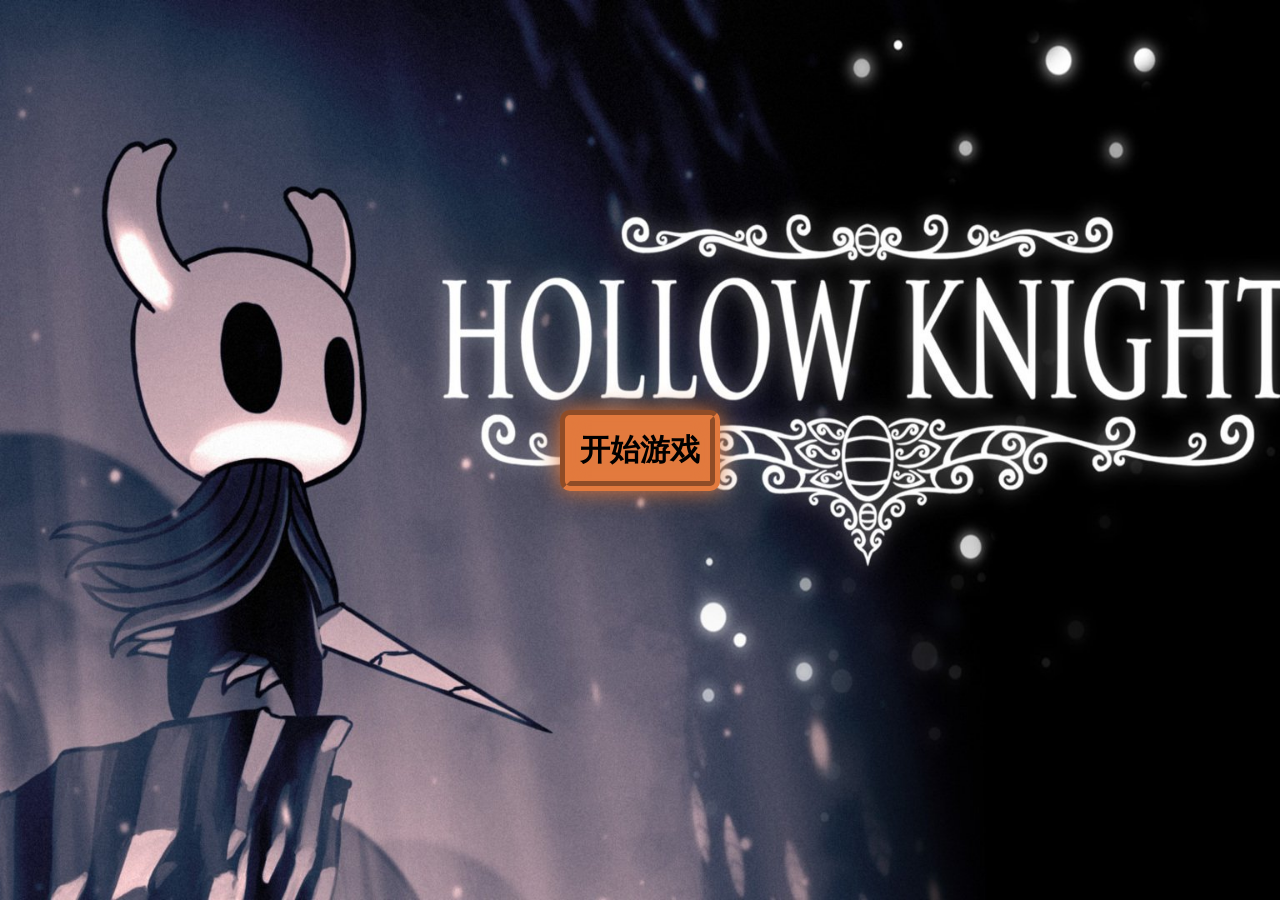
==== hk/index.html @ c0f10026 "初次提交" ====
<!DOCTYPE html>
<html lang="zh-CN">
	<head>
		<meta charset="utf-8">
		<title>空洞骑士网页版</title>
		<link rel="icon" type="image/png" href="./icon.png" />
		<link rel="stylesheet" href="./style.css" />
	</head>
	<body>
		<canvas id="unity-canvas">您的浏览器不支持 canvas</canvas>
		<button id="btn-confirm">开始游戏</button>
		<!-- 导出存档 -->
		<button id="savebtn">导出存档</button>
		<!-- LOADER -->
		<div id="loader">
			<div id="progress-bar">
				<div id="progress-fill"></div>
			</div>
			<div id="loading-text">Preparing files...</div>
		</div>
		<!-- UNITY -->
		<div id="unity-mobile-warning">WebGL not supported on mobile</div>
		<script defer src="./script/script.js"></script>
		<!-- 谷歌广告 -->
		<script async
			src="https://pagead2.googlesyndication.com/pagead/js/adsbygoogle.js?client=ca-pub-3670070169085381"
			crossorigin="anonymous"></script>
	</body>
</html>
---- hk/style.css ----
* {
	margin: 0;
	padding: 0;
	font-family: YouYuan, Yuanti SC, KaiTi, Arial, sans-serif;
}

body {
	overflow: hidden;
	background: #2e3a52 url('./images/background.jpg') no-repeat center/cover fixed;
}

/* LOADER */
#loader {
	position: fixed;
	inset: 0;
	display: none;
	flex-direction: column;
	justify-content: center;
	align-items: center;
	gap: 10px;
	z-index: 10;
}

#btn-confirm {
	padding: 10px;
	font-size: 30px;
	cursor: pointer;
	border-radius: 10px;
	background: #e27a3e;
	color: #000;
	transition: background 0.2s;
	font-weight: bold;
	border: 10px groove #e27a3e;
	box-shadow: inset 0 0 .5em #e27a3e, 0 0 .75em #e27a3e;
	position: fixed;
	margin: auto;
	top: 0;
	left: 0;
	right: 0;
	bottom: 0;
	height: min-content;
	width: max-content;
	z-index: 100;
}

#btn-confirm:hover {
	background: #c16635;
}

#btn-confirm:active {
	background: #c16635;
}

#progress-bar {
	width: 420px;
	height: 15px;
	background: #000;
	border-radius: 10px;
	overflow: hidden;
	box-shadow:
		0 0 3px #2e3a52,
		0 0 8px rgba(0, 255, 255, .4);
}

#progress-fill {
	width: 0%;
	height: 100%;
	background: #0ff;
	border-radius: 10px;
	box-shadow:
		0 0 4px #0ff,
		0 0 10px rgba(0, 255, 255, .6);
	transition: width .2s;
}

#loading-text {
	color: #0ff;
	font-size: 20px;
	font-weight: bold;
	background-color: #2e3a52;
	padding: 5px;
	border-radius: 10px;
}

/* UNITY */
#unity-canvas {
	position: relative;
	z-index: 1;
	width: 100vw;
	height: 100vh;
	display: block;
	background: transparent;
}

#unity-mobile-warning {
	display: none;
	position: fixed;
	top: 50%;
	left: 50%;
	transform: translate(-50%, -50%);
	color: #fff;
	background: rgba(0, 0, 0, .9);
	padding: 20px;
	border-radius: 8px;
	font: 14px Arial;
	z-index: 9999;
}

/* SAVE BUTTON */
#savebtn {
	display: none;
	position: fixed;
	top: 12px;
	right: 12px;
	padding: 10px 18px;
	cursor: pointer;
	background: rgba(20, 20, 20, .9);
	color: #0ff;
	border: 1px solid rgba(0, 255, 255, .3);
	border-radius: 8px;
	font: 14px Arial;
	z-index: 9999;
	transition: .3s;
	box-shadow:
		0 0 5px rgba(0, 255, 255, .3);
}

#savebtn:hover {
	background: rgba(40, 40, 40, .95);
	box-shadow:
		0 0 10px rgba(0, 255, 255, .6);
}

/* 关闭空广告 */
ins.adsbygoogle[data-ad-status="unfilled"] {
	display: none !important;
}
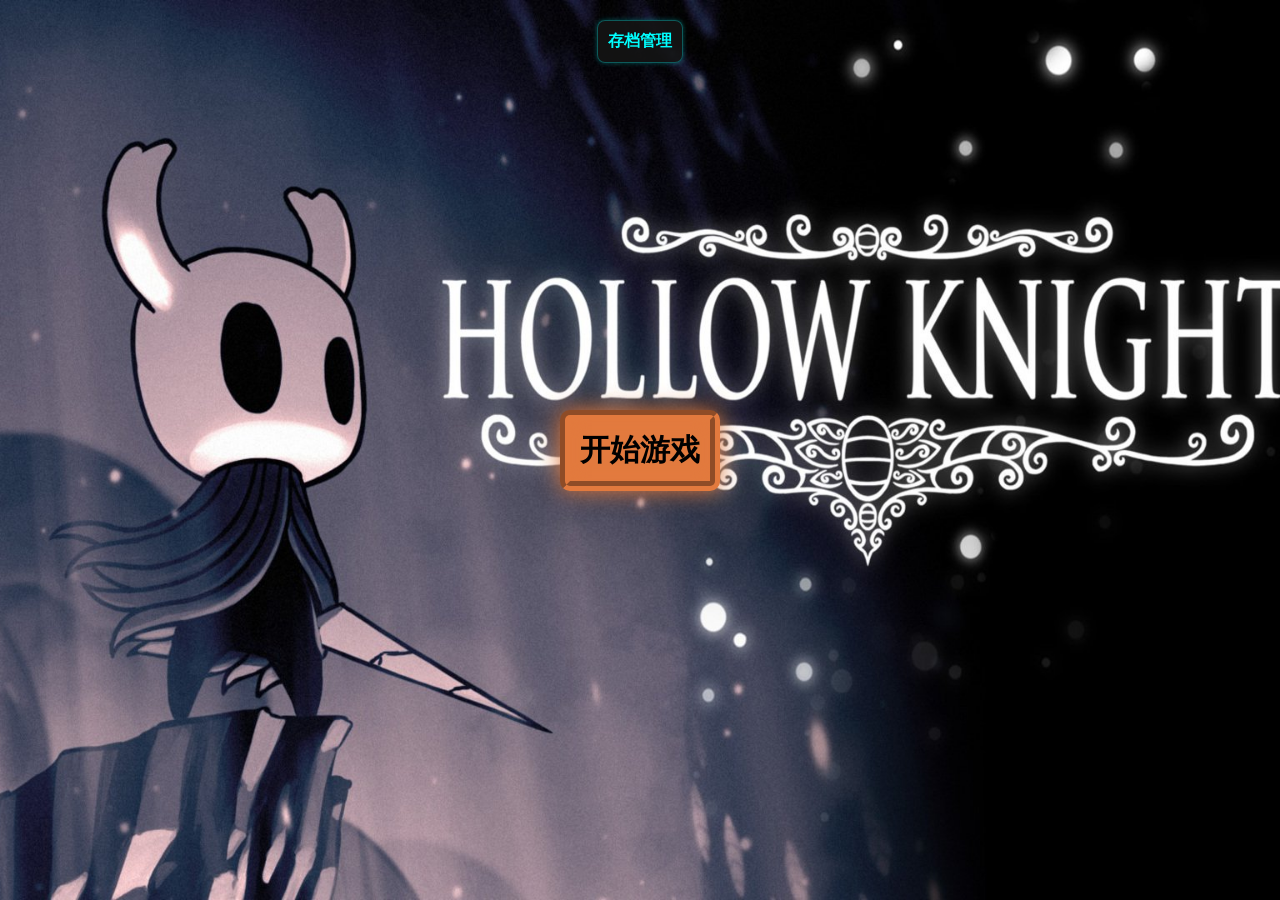
==== commit e6304d6d: "fix bug" ====
--- a/hk/index.html
+++ b/hk/index.html
@@ -9,8 +9,8 @@
 	<body>
 		<canvas id="unity-canvas">您的浏览器不支持 canvas</canvas>
 		<button id="btn-confirm">开始游戏</button>
-		<!-- 导出存档 -->
-		<button id="savebtn">导出存档</button>
+		<!-- 存档管理 -->
+		<button id="savemgr">存档管理</button>
 		<!-- LOADER -->
 		<div id="loader">
 			<div id="progress-bar">
@@ -18,6 +18,106 @@
 			</div>
 			<div id="loading-text">Preparing files...</div>
 		</div>
+		<!-- 存档管理弹窗 -->
+		<div id="save-modal">
+			<div id="save-modal-box">
+				<div id="save-modal-title">存档管理</div>
+				<div id="save-modal-tip">管理游戏存档的导出、导入、拷贝与删除</div>
+				<div id="save-slots">
+					<div class="slot-row" data-slot="1">
+						<div class="slot-info"><span class="slot-name">存档 1</span><span class="slot-status">—</span>
+						</div>
+						<div class="slot-actions">
+							<button class="act-btn act-export" data-act="export">导出</button>
+							<button class="act-btn act-import" data-act="import">导入</button>
+							<button class="act-btn act-copy" data-act="copy">拷贝</button>
+							<button class="act-btn act-delete" data-act="delete">删除</button>
+						</div>
+					</div>
+					<div class="slot-row" data-slot="2">
+						<div class="slot-info"><span class="slot-name">存档 2</span><span class="slot-status">—</span>
+						</div>
+						<div class="slot-actions">
+							<button class="act-btn act-export" data-act="export">导出</button>
+							<button class="act-btn act-import" data-act="import">导入</button>
+							<button class="act-btn act-copy" data-act="copy">拷贝</button>
+							<button class="act-btn act-delete" data-act="delete">删除</button>
+						</div>
+					</div>
+					<div class="slot-row" data-slot="3">
+						<div class="slot-info"><span class="slot-name">存档 3</span><span class="slot-status">—</span>
+						</div>
+						<div class="slot-actions">
+							<button class="act-btn act-export" data-act="export">导出</button>
+							<button class="act-btn act-import" data-act="import">导入</button>
+							<button class="act-btn act-copy" data-act="copy">拷贝</button>
+							<button class="act-btn act-delete" data-act="delete">删除</button>
+						</div>
+					</div>
+					<div class="slot-row" data-slot="4">
+						<div class="slot-info"><span class="slot-name">存档 4</span><span class="slot-status">—</span>
+						</div>
+						<div class="slot-actions">
+							<button class="act-btn act-export" data-act="export">导出</button>
+							<button class="act-btn act-import" data-act="import">导入</button>
+							<button class="act-btn act-copy" data-act="copy">拷贝</button>
+							<button class="act-btn act-delete" data-act="delete">删除</button>
+						</div>
+					</div>
+					<div class="slot-divider">备用存档（游戏内不会读取，仅用于数据备份与拷贝）</div>
+					<div class="slot-row slot-row-backup" data-slot="5">
+						<div class="slot-info"><span class="slot-name">备用 1</span><span class="slot-status">—</span>
+						</div>
+						<div class="slot-actions">
+							<button class="act-btn act-export" data-act="export">导出</button>
+							<button class="act-btn act-import" data-act="import">导入</button>
+							<button class="act-btn act-copy" data-act="copy">拷贝</button>
+							<button class="act-btn act-delete" data-act="delete">删除</button>
+						</div>
+					</div>
+					<div class="slot-row slot-row-backup" data-slot="6">
+						<div class="slot-info"><span class="slot-name">备用 2</span><span class="slot-status">—</span>
+						</div>
+						<div class="slot-actions">
+							<button class="act-btn act-export" data-act="export">导出</button>
+							<button class="act-btn act-import" data-act="import">导入</button>
+							<button class="act-btn act-copy" data-act="copy">拷贝</button>
+							<button class="act-btn act-delete" data-act="delete">删除</button>
+						</div>
+					</div>
+				</div>
+				<button id="save-modal-cancel">关闭</button>
+			</div>
+		</div>
+		<!-- 删除确认弹窗 -->
+		<div id="confirm-modal">
+			<div id="confirm-modal-box">
+				<div id="confirm-title">删除存档</div>
+				<div id="confirm-text">确定要删除该存档吗？此操作不可恢复。</div>
+				<div id="confirm-actions">
+					<button id="confirm-cancel">取消</button>
+					<button id="confirm-ok">确认删除</button>
+				</div>
+			</div>
+		</div>
+		<!-- 拷贝目标选择弹窗 -->
+		<div id="copy-modal">
+			<div id="copy-modal-box">
+				<div id="copy-title">拷贝存档</div>
+				<div id="copy-text">拷贝到目标存档：</div>
+				<div id="copy-targets">
+					<button class="copy-tgt" data-dst="1">存档 1</button>
+					<button class="copy-tgt" data-dst="2">存档 2</button>
+					<button class="copy-tgt" data-dst="3">存档 3</button>
+					<button class="copy-tgt" data-dst="4">存档 4</button>
+					<button class="copy-tgt copy-tgt-backup" data-dst="5">备用 1</button>
+					<button class="copy-tgt copy-tgt-backup" data-dst="6">备用 2</button>
+				</div>
+				<button id="copy-cancel">取消</button>
+			</div>
+		</div>
+		<!-- 操作结果提示 -->
+		<div id="save-toast"></div>
 		<!-- UNITY -->
 		<div id="unity-mobile-warning">WebGL not supported on mobile</div>
 		<script defer src="./script/script.js"></script>
--- a/hk/style.css
+++ b/hk/style.css
@@ -106,29 +106,413 @@
 	z-index: 9999;
 }
 
-/* SAVE BUTTON */
-#savebtn {
-	display: none;
-	position: fixed;
-	top: 12px;
-	right: 12px;
-	padding: 10px 18px;
+/* 存档管理按钮 */
+#savemgr {
+	position: fixed;
+	top: 20px;
+	right: 0;
+	left: 0;
+	width: max-content;
+	margin: auto;
+	padding: 10px;
 	cursor: pointer;
 	background: rgba(20, 20, 20, .9);
 	color: #0ff;
 	border: 1px solid rgba(0, 255, 255, .3);
 	border-radius: 8px;
-	font: 14px Arial;
+	font-size: 16px;
+	font-weight: bold;
 	z-index: 9999;
 	transition: .3s;
 	box-shadow:
 		0 0 5px rgba(0, 255, 255, .3);
 }
 
-#savebtn:hover {
+#savemgr:hover {
 	background: rgba(40, 40, 40, .95);
 	box-shadow:
 		0 0 10px rgba(0, 255, 255, .6);
+}
+
+/* 存档槽位选择弹窗 */
+#save-modal {
+	position: fixed;
+	inset: 0;
+	display: none;
+	align-items: center;
+	justify-content: center;
+	background: rgba(0, 0, 0, .62);
+	z-index: 10000;
+}
+
+#save-modal.show {
+	display: flex;
+}
+
+#save-modal-box {
+	width: 468px;
+	padding: 26px 24px 22px;
+	text-align: center;
+	background: rgba(16, 18, 24, .97);
+	border: 1px solid rgba(0, 255, 255, .35);
+	border-radius: 14px;
+	box-shadow: 0 0 28px rgba(0, 255, 255, .22);
+	animation: modal-pop .18s ease;
+}
+
+@keyframes modal-pop {
+	from {
+		transform: scale(.92);
+		opacity: 0;
+	}
+
+	to {
+		transform: scale(1);
+		opacity: 1;
+	}
+}
+
+#save-modal-title {
+	font-size: 21px;
+	font-weight: bold;
+	color: #0ff;
+	text-shadow: 0 0 10px rgba(0, 255, 255, .55);
+	margin-bottom: 6px;
+}
+
+#save-modal-tip {
+	font-size: 13px;
+	color: #86b8b8;
+	margin-bottom: 20px;
+}
+
+#save-slots {
+	display: flex;
+	flex-direction: column;
+	gap: 10px;
+	margin-bottom: 20px;
+}
+
+.slot-row {
+	display: flex;
+	align-items: center;
+	justify-content: space-between;
+	padding: 12px 16px;
+	border-radius: 10px;
+	background: rgba(0, 255, 255, .05);
+	border: 1px solid rgba(0, 255, 255, .18);
+}
+
+.slot-info {
+	display: flex;
+	flex-direction: column;
+	align-items: flex-start;
+	gap: 2px;
+}
+
+.slot-name {
+	font-size: 16px;
+	font-weight: bold;
+	color: #d7f5f5;
+}
+
+.slot-status {
+	font-size: 12px;
+	color: #7f9a9a;
+}
+
+.slot-status.has {
+	color: #42e6a4;
+}
+
+.slot-divider {
+	margin: 6px 0 2px;
+	font-size: 12px;
+	color: #8d9bd0;
+	letter-weight: bold;
+	letter-spacing: 1px;
+	text-align: left;
+}
+
+.slot-row-backup {
+	border-color: rgba(122, 167, 255, .28);
+	background: rgba(122, 167, 255, .04);
+}
+
+.slot-actions {
+	display: flex;
+	gap: 6px;
+}
+
+.act-btn {
+	padding: 7px 10px;
+	font-size: 14px;
+	cursor: pointer;
+	border-radius: 8px;
+	transition: .2s;
+}
+
+.act-export {
+	color: #0ff;
+	background: rgba(0, 255, 255, .08);
+	border: 1px solid rgba(0, 255, 255, .35);
+}
+
+.act-export:hover {
+	background: rgba(0, 255, 255, .2);
+	box-shadow: 0 0 12px rgba(0, 255, 255, .45);
+}
+
+.act-import {
+	color: #ffd166;
+	background: rgba(255, 209, 102, .07);
+	border: 1px solid rgba(255, 209, 102, .35);
+}
+
+.act-import:hover {
+	background: rgba(255, 209, 102, .18);
+	box-shadow: 0 0 12px rgba(255, 209, 102, .4);
+}
+
+.act-copy {
+	color: #7aa7ff;
+	background: rgba(122, 167, 255, .08);
+	border: 1px solid rgba(122, 167, 255, .38);
+}
+
+.act-copy:hover {
+	background: rgba(122, 167, 255, .2);
+	box-shadow: 0 0 12px rgba(122, 167, 255, .45);
+}
+
+.act-delete {
+	color: #ff7a7a;
+	background: rgba(255, 90, 90, .07);
+	border: 1px solid rgba(255, 90, 90, .35);
+}
+
+.act-delete:hover {
+	background: rgba(255, 90, 90, .18);
+	box-shadow: 0 0 12px rgba(255, 90, 90, .4);
+}
+
+.act-btn:disabled {
+	opacity: .3;
+	cursor: not-allowed;
+	box-shadow: none;
+	background: transparent;
+}
+
+#save-modal-cancel {
+	padding: 8px 26px;
+	font-size: 14px;
+	cursor: pointer;
+	border-radius: 8px;
+	color: #9fb3bd;
+	background: transparent;
+	border: 1px solid rgba(159, 179, 189, .4);
+	transition: .2s;
+}
+
+#save-modal-cancel:hover {
+	color: #fff;
+	border-color: #fff;
+}
+
+/* 操作结果提示 toast */
+#save-toast {
+	position: fixed;
+	left: 50%;
+	bottom: 48px;
+	transform: translate(-50%, 16px);
+	max-width: 80vw;
+	padding: 12px 22px;
+	font-size: 15px;
+	border-radius: 10px;
+	color: #0ff;
+	background: rgba(16, 18, 24, .97);
+	border: 1px solid rgba(0, 255, 255, .4);
+	box-shadow: 0 0 20px rgba(0, 255, 255, .25);
+	opacity: 0;
+	pointer-events: none;
+	z-index: 10001;
+	transition: opacity .25s, transform .25s;
+}
+
+#save-toast.show {
+	opacity: 1;
+	transform: translate(-50%, 0);
+}
+
+#save-toast.error {
+	color: #ff7a7a;
+	border-color: rgba(255, 90, 90, .5);
+	box-shadow: 0 0 20px rgba(255, 90, 90, .25);
+}
+
+/* 删除确认弹窗 */
+#confirm-modal {
+	position: fixed;
+	inset: 0;
+	display: none;
+	align-items: center;
+	justify-content: center;
+	background: rgba(0, 0, 0, .7);
+	z-index: 10002;
+}
+
+#confirm-modal.show {
+	display: flex;
+}
+
+#confirm-modal-box {
+	width: 340px;
+	padding: 26px 28px 22px;
+	text-align: center;
+	background: rgba(16, 18, 24, .98);
+	border: 1px solid rgba(255, 90, 90, .4);
+	border-radius: 14px;
+	box-shadow: 0 0 28px rgba(255, 90, 90, .22);
+	animation: modal-pop .18s ease;
+}
+
+#confirm-title {
+	font-size: 20px;
+	font-weight: bold;
+	color: #ff7a7a;
+	text-shadow: 0 0 10px rgba(255, 90, 90, .5);
+	margin-bottom: 12px;
+}
+
+#confirm-text {
+	font-size: 14px;
+	line-height: 1.6;
+	white-space: pre-line;
+	color: #c4d4d4;
+	margin-bottom: 22px;
+}
+
+#confirm-actions {
+	display: flex;
+	gap: 12px;
+	justify-content: center;
+}
+
+#confirm-actions button {
+	padding: 9px 22px;
+	font-size: 14px;
+	cursor: pointer;
+	border-radius: 8px;
+	transition: .2s;
+}
+
+#confirm-cancel {
+	color: #9fb3bd;
+	background: transparent;
+	border: 1px solid rgba(159, 179, 189, .4);
+}
+
+#confirm-cancel:hover {
+	color: #fff;
+	border-color: #fff;
+}
+
+#confirm-ok {
+	color: #fff;
+	background: rgba(255, 70, 70, .85);
+	border: 1px solid rgba(255, 90, 90, .6);
+}
+
+#confirm-ok:hover {
+	background: rgba(255, 50, 50, 1);
+	box-shadow: 0 0 14px rgba(255, 90, 90, .55);
+}
+
+/* 拷贝目标选择弹窗 */
+#copy-modal {
+	position: fixed;
+	inset: 0;
+	display: none;
+	align-items: center;
+	justify-content: center;
+	background: rgba(0, 0, 0, .7);
+	z-index: 10001;
+}
+
+#copy-modal.show {
+	display: flex;
+}
+
+#copy-modal-box {
+	width: 340px;
+	padding: 26px 28px 22px;
+	text-align: center;
+	background: rgba(16, 18, 24, .98);
+	border: 1px solid rgba(122, 167, 255, .45);
+	border-radius: 14px;
+	box-shadow: 0 0 28px rgba(122, 167, 255, .22);
+	animation: modal-pop .18s ease;
+}
+
+#copy-title {
+	font-size: 20px;
+	font-weight: bold;
+	color: #9db9ff;
+	text-shadow: 0 0 10px rgba(122, 167, 255, .5);
+	margin-bottom: 12px;
+}
+
+#copy-text {
+	font-size: 14px;
+	color: #c4d4d4;
+	margin-bottom: 18px;
+}
+
+#copy-targets {
+	display: grid;
+	grid-template-columns: repeat(2, 1fr);
+	gap: 10px;
+	margin-bottom: 20px;
+}
+
+.copy-tgt {
+	padding: 14px 0;
+	font-size: 15px;
+	font-weight: bold;
+	cursor: pointer;
+	border-radius: 10px;
+	color: #9db9ff;
+	background: rgba(122, 167, 255, .08);
+	border: 1px solid rgba(122, 167, 255, .38);
+	transition: .2s;
+}
+
+.copy-tgt:hover {
+	background: rgba(122, 167, 255, .2);
+	box-shadow: 0 0 14px rgba(122, 167, 255, .5);
+}
+
+.copy-tgt:disabled {
+	opacity: .3;
+	cursor: not-allowed;
+	box-shadow: none;
+	background: transparent;
+}
+
+#copy-cancel {
+	padding: 8px 26px;
+	font-size: 14px;
+	cursor: pointer;
+	border-radius: 8px;
+	color: #9fb3bd;
+	background: transparent;
+	border: 1px solid rgba(159, 179, 189, .4);
+	transition: .2s;
+}
+
+#copy-cancel:hover {
+	color: #fff;
+	border-color: #fff;
 }
 
 /* 关闭空广告 */
